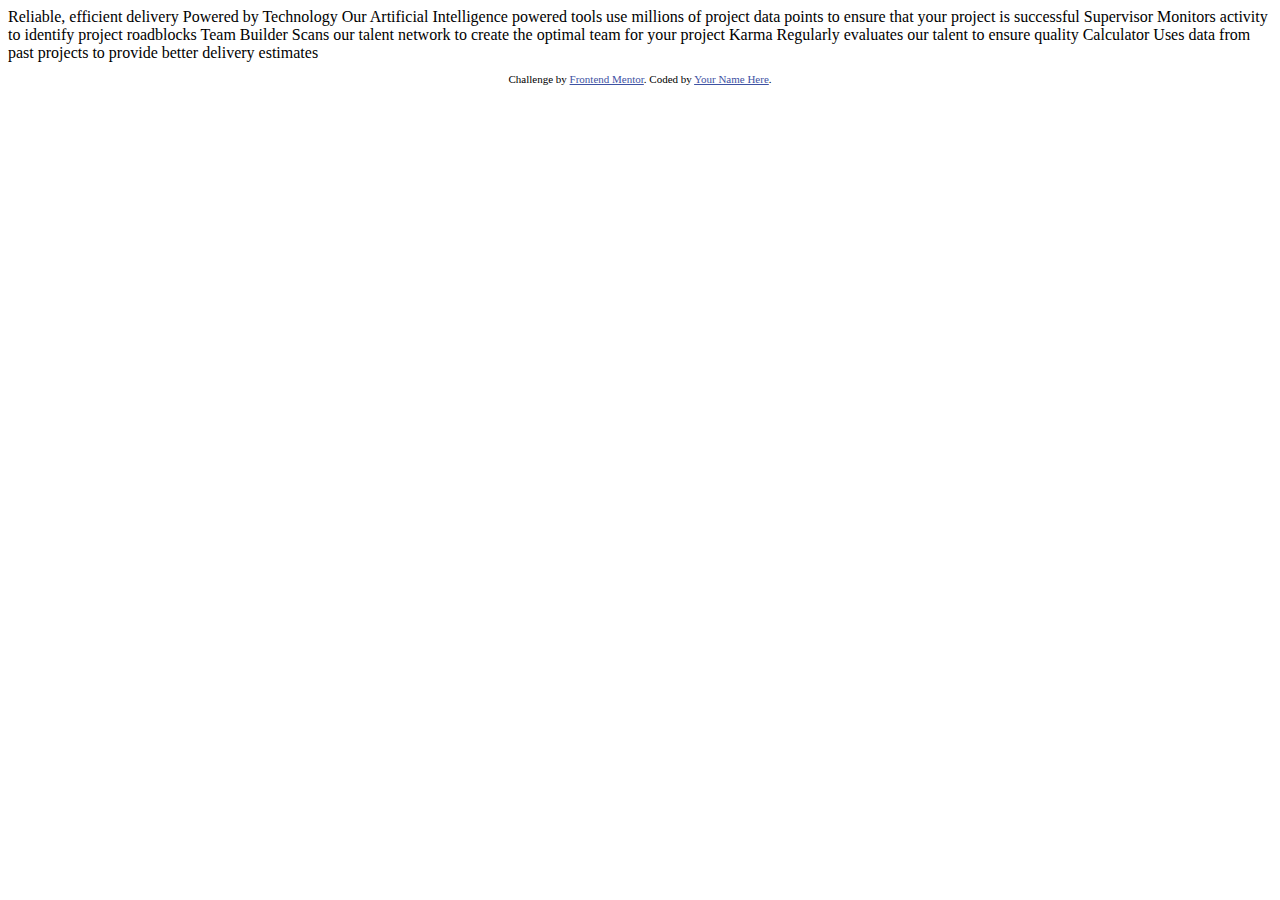
==== Newbie/four-card-feature-section-master/index.html @ fbd31fd0 "first commit" ====
<!DOCTYPE html>
<html lang="en">
<head>
  <meta charset="UTF-8">
  <meta name="viewport" content="width=device-width, initial-scale=1.0"> <!-- displays site properly based on user's device -->

  <link rel="icon" type="image/png" sizes="32x32" href="./images/favicon-32x32.png">
  
  <title>Frontend Mentor | Four card feature section</title>

  <!-- Feel free to remove these styles or customise in your own stylesheet 👍 -->
  <style>
    .attribution { font-size: 11px; text-align: center; }
    .attribution a { color: hsl(228, 45%, 44%); }
  </style>
</head>
<body>
  
  Reliable, efficient delivery
  Powered by Technology

  Our Artificial Intelligence powered tools use millions of project data points 
  to ensure that your project is successful

  Supervisor
  Monitors activity to identify project roadblocks

  Team Builder
  Scans our talent network to create the optimal team for your project

  Karma
  Regularly evaluates our talent to ensure quality

  Calculator
  Uses data from past projects to provide better delivery estimates

  
  <footer>
    <p class="attribution">
      Challenge by <a href="https://www.frontendmentor.io?ref=challenge" target="_blank">Frontend Mentor</a>. 
      Coded by <a href="#">Your Name Here</a>.
    </p>
  </footer>
</body>
</html>
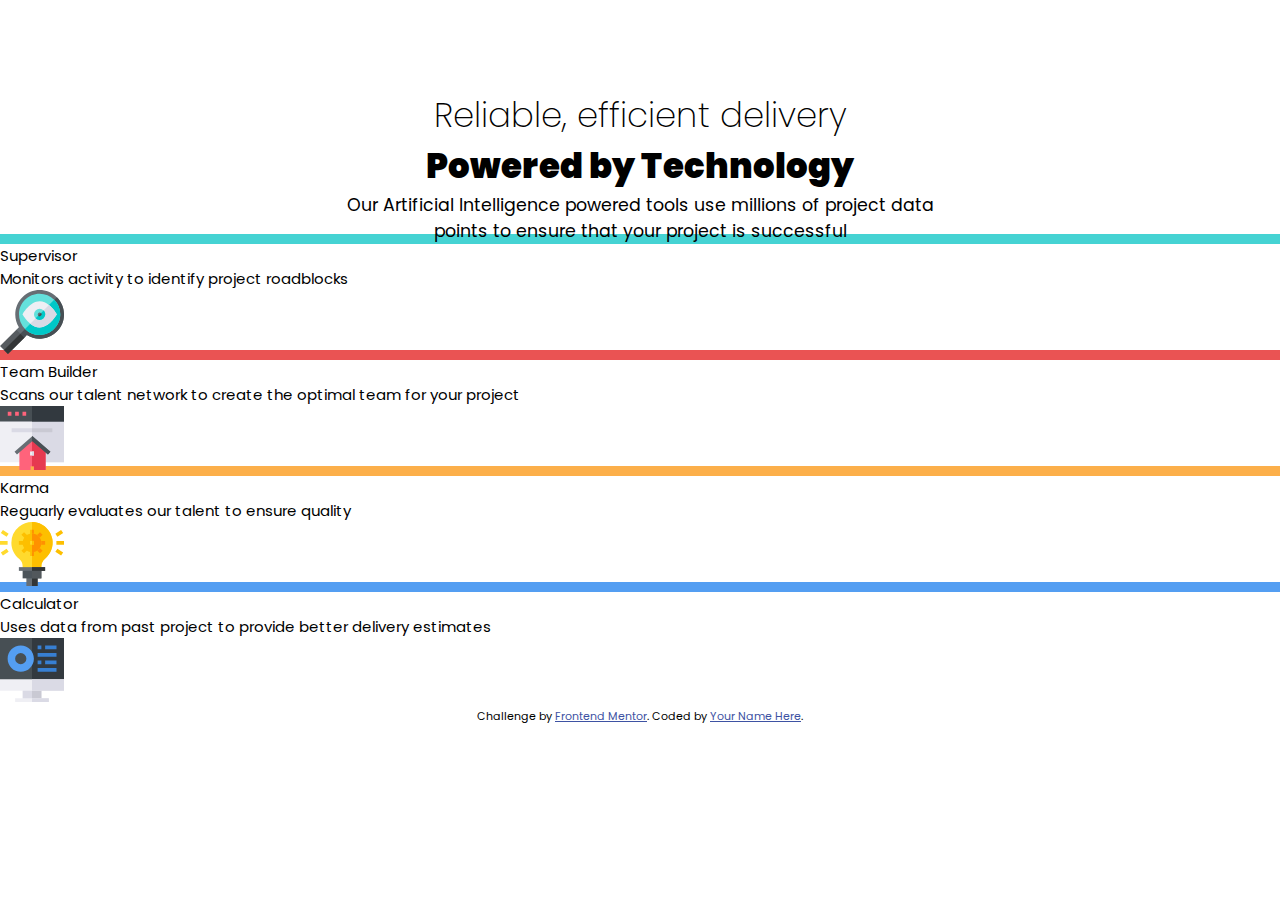
==== commit be20a1fb: "finished index.html" ====
--- a/Newbie/four-card-feature-section-master/index.html
+++ b/Newbie/four-card-feature-section-master/index.html
@@ -3,9 +3,9 @@
 <head>
   <meta charset="UTF-8">
   <meta name="viewport" content="width=device-width, initial-scale=1.0"> <!-- displays site properly based on user's device -->
-
+  <link rel="stylesheet" href="style.css">
   <link rel="icon" type="image/png" sizes="32x32" href="./images/favicon-32x32.png">
-  
+  <link href="https://fonts.googleapis.com/css?family=Poppins&display=swap" rel="stylesheet">
   <title>Frontend Mentor | Four card feature section</title>
 
   <!-- Feel free to remove these styles or customise in your own stylesheet 👍 -->
@@ -15,26 +15,64 @@
   </style>
 </head>
 <body>
-  
-  Reliable, efficient delivery
-  Powered by Technology
+  <header>
+    <h1>
+      Reliable, efficient delivery
+    </h1>
+    <h2>
+      <Strong>
+        Powered by Technology
+      </Strong>
+    </h2>
+    <p>  
+      Our Artificial Intelligence powered tools 
+      use millions of project data points to 
+      ensure that your project is successful
+    </p>
+  </header>
 
-  Our Artificial Intelligence powered tools use millions of project data points 
-  to ensure that your project is successful
-
-  Supervisor
-  Monitors activity to identify project roadblocks
-
-  Team Builder
-  Scans our talent network to create the optimal team for your project
-
-  Karma
-  Regularly evaluates our talent to ensure quality
-
-  Calculator
-  Uses data from past projects to provide better delivery estimates
-
-  
+<div class="container">
+  <div class="column">
+    <div class="card green">
+      <div class="card-header">Supervisor</div>
+      <div class="card-body">Monitors activity to identify project roadblocks</div>
+      <div class="card-icon">
+        <img src="./images/icon-supervisor.svg" alt="A Magnifying Glass">
+      </div>
+    </div>
+  </div>
+  <div class="column">
+    <div class="card red">
+      <div class="card-header">Team Builder</div>
+      <div class="card-body">
+        Scans our talent network to create the optimal team for your project
+      </div>
+      <div class="card-icon">
+        <img src="./images/icon-team-builder.svg" alt="A house and a browser window">
+      </div>
+    </div>
+    <div class="card yellow">
+      <div class="card-header">Karma</div>
+      <div class="card-body">
+        Reguarly evaluates our talent to ensure quality
+      </div>
+      <div class="card-icon">
+        <img src="./images/icon-karma.svg" alt="A illuminated light bulb">
+      </div>
+    </div>
+  </div>
+  <div class="column">
+    <div class="card blue">
+      <div class="card-header ">Calculator</div>
+      <div class="card-body">
+        Uses data from past project to provide better delivery estimates
+      </div>
+      <div class="card-icon">
+        <img src="./images/icon-calculator.svg" alt="A Computer Screen mostly blue">
+      </div>
+    </div>
+  </div>
+</div>
   <footer>
     <p class="attribution">
       Challenge by <a href="https://www.frontendmentor.io?ref=challenge" target="_blank">Frontend Mentor</a>. 
--- a/Newbie/four-card-feature-section-master/style.css
+++ b/Newbie/four-card-feature-section-master/style.css
@@ -0,0 +1,80 @@
+:root{
+    /*Sizes for media queries*/
+    --mobile:375px;
+    --desktop:1440px;
+    /*Colors*/
+    /*Primary*/
+    --red:hsl(0,78%,62%);
+    --cyan:hsl(180,62%,55%);
+    --orange:hsl(34,97%,64%);
+    --blue:hsl(212,86%,64%);
+    /*Neutral*/
+    --very-dark-blue:hsl(234,12%,34%);
+    --grayish-blue:hsl(229,6%,66%);
+    --very-light-gray:hsl(0,0%,98%);
+    /*shadow-length*/
+    --box-shadow-length:-4px;
+    --light-gray-shadow:0px 3px 20px 0px var(--grayish-blue);
+    --shadow: 0px 7px 20px 2px rgba(221,229,237,1),var(--light-gray-shadow);
+
+    /* Responsive Fonts*/
+    --font-13:calc(8px + (13 - 8) * ((100vw - 350px)/(1440 - 350)));
+    --font-15:calc(10px + (15 - 10) * ((100vw - 350px)/(1440 - 350)));
+    --font-16:calc(11px  + (16 - 11 ) * ((100vw - 350px)/(1440 - 350)));
+    --font-18:calc(14px   + (18 - 14 )  * ((100vw - 350px)/(1440 - 350)));
+    --font-20:calc(16px  + (20 - 16 ) * ((100vw - 350px)/(1440 - 350)));
+    --font-36:calc(22px  + (36 - 22 ) * ((100vw - 350px)/(1440 - 350)));
+}
+
+*{
+    margin:0;
+    padding:0;
+
+}
+html{
+    font-family: "Poppins" , serif;
+    font-size:15px;
+    text-align: center;
+}
+
+header{
+    padding: 10vmin 0 0 0;
+}
+
+header h1,h2{
+    font-size: var(--font-36) ;
+}
+header h1{
+    font-weight: 200;
+}
+header h2{
+    font-weight: 600;
+}
+header p {
+    font-size: var(--font-18);
+    padding: 0 26vw;
+}
+
+.card{
+    text-align: left;
+
+}
+.card.green{
+    box-shadow: var(--cyan) 0px -10px;
+}
+.card.red{
+    box-shadow: var(--red) 0px -10px;
+}
+.card.yellow{
+    box-shadow: var(--orange) 0px -10px;
+}
+.card.blue{
+    box-shadow: var(--blue) 0px -10px;
+}
+
+
+@media screen and (max-width:375px){
+    header p {
+        padding:5vw 8vw;
+    }
+}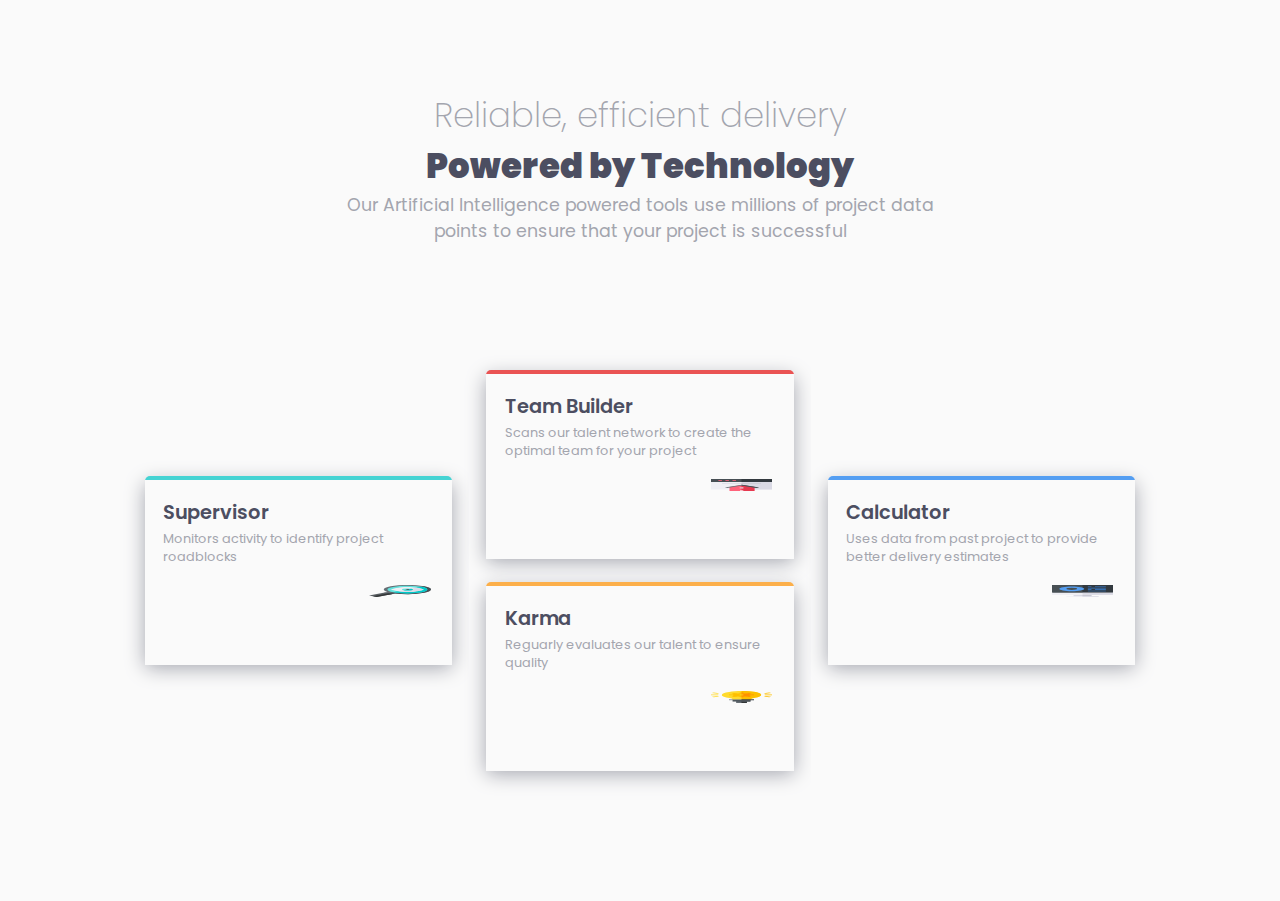
==== commit 6e85c525: "Four Card Completed" ====
--- a/Newbie/four-card-feature-section-master/index.html
+++ b/Newbie/four-card-feature-section-master/index.html
@@ -5,7 +5,7 @@
   <meta name="viewport" content="width=device-width, initial-scale=1.0"> <!-- displays site properly based on user's device -->
   <link rel="stylesheet" href="style.css">
   <link rel="icon" type="image/png" sizes="32x32" href="./images/favicon-32x32.png">
-  <link href="https://fonts.googleapis.com/css?family=Poppins&display=swap" rel="stylesheet">
+  <link href="https://fonts.googleapis.com/css?family=Poppins:200,400,600&display=swap" rel="stylesheet">
   <title>Frontend Mentor | Four card feature section</title>
 
   <!-- Feel free to remove these styles or customise in your own stylesheet 👍 -->
@@ -30,8 +30,7 @@
       ensure that your project is successful
     </p>
   </header>
-
-<div class="container">
+  <div class="container">
   <div class="column">
     <div class="card green">
       <div class="card-header">Supervisor</div>
@@ -72,12 +71,12 @@
       </div>
     </div>
   </div>
-</div>
-  <footer>
+  </div>
+  <!-- <footer>
     <p class="attribution">
       Challenge by <a href="https://www.frontendmentor.io?ref=challenge" target="_blank">Frontend Mentor</a>. 
       Coded by <a href="#">Your Name Here</a>.
     </p>
-  </footer>
+  </footer> -->
 </body>
 </html>--- a/Newbie/four-card-feature-section-master/style.css
+++ b/Newbie/four-card-feature-section-master/style.css
@@ -2,12 +2,12 @@
     /*Sizes for media queries*/
     --mobile:375px;
     --desktop:1440px;
-    /*Colors*/
     /*Primary*/
     --red:hsl(0,78%,62%);
     --cyan:hsl(180,62%,55%);
     --orange:hsl(34,97%,64%);
     --blue:hsl(212,86%,64%);
+    --color:var(--red);
     /*Neutral*/
     --very-dark-blue:hsl(234,12%,34%);
     --grayish-blue:hsl(229,6%,66%);
@@ -18,10 +18,10 @@
     --shadow: 0px 7px 20px 2px rgba(221,229,237,1),var(--light-gray-shadow);
 
     /* Responsive Fonts*/
-    --font-13:calc(8px + (13 - 8) * ((100vw - 350px)/(1440 - 350)));
-    --font-15:calc(10px + (15 - 10) * ((100vw - 350px)/(1440 - 350)));
+    --font-13:calc(12px  + (13 - 12 ) * ((100vw - 350px)/(1440 - 350)));
+    --font-15:calc(10px  + (15 - 10 ) * ((100vw - 350px)/(1440 - 350)));
     --font-16:calc(11px  + (16 - 11 ) * ((100vw - 350px)/(1440 - 350)));
-    --font-18:calc(14px   + (18 - 14 )  * ((100vw - 350px)/(1440 - 350)));
+    --font-18:calc(14px  + (18 - 14 ) * ((100vw - 350px)/(1440 - 350)));
     --font-20:calc(16px  + (20 - 16 ) * ((100vw - 350px)/(1440 - 350)));
     --font-36:calc(22px  + (36 - 22 ) * ((100vw - 350px)/(1440 - 350)));
 }
@@ -29,52 +29,123 @@
 *{
     margin:0;
     padding:0;
+    background-color: var(--very-light-gray);
 
 }
+
+/* Element styling*/
 html{
     font-family: "Poppins" , serif;
     font-size:15px;
     text-align: center;
 }
-
+body{
+    display:flex;
+    flex-direction: column;
+    justify-content: center;
+    align-items: center;
+    width:100%;
+}
 header{
-    padding: 10vmin 0 0 0;
+    padding: 10vmin 0 3vmin 0;
 }
-
 header h1,h2{
     font-size: var(--font-36) ;
 }
 header h1{
+    color:var(--grayish-blue);
     font-weight: 200;
 }
 header h2{
+    color:var(--very-dark-blue);
     font-weight: 600;
 }
 header p {
+    color:var(--grayish-blue);
     font-size: var(--font-18);
     padding: 0 26vw;
 }
 
-.card{
-    text-align: left;
+/* Container Styles*/
+.container{
+    display: flex;
+    justify-content: center;
+    width:80vw;
+    height:70vh;
 
 }
-.card.green{
-    box-shadow: var(--cyan) 0px -10px;
-}
-.card.red{
-    box-shadow: var(--red) 0px -10px;
-}
-.card.yellow{
-    box-shadow: var(--orange) 0px -10px;
-}
-.card.blue{
-    box-shadow: var(--blue) 0px -10px;
+.column{
+    display: flex;
+    flex-direction: column;
+    justify-content: center;
+    align-items: center;
+    height:100%;
+    width:100%;
 }
 
+/* CARD STYLES */
+.card{
+    display: flex;
+    flex-direction:column;
+    justify-content: space-evenly;
+    text-align: left;
+    width:90%;
+    border-radius: 5px;
+    margin-bottom:8%;
+    box-shadow: var(--color)    0px var(--box-shadow-length),var(--light-gray-shadow);
+}
+.card-header{
+    color:var(--very-dark-blue);
+    padding: 6% 0 0 6%;
+    font-size:var(--font-20);
+    font-weight: 600;
+}
+.card-body{
+    color:var(--grayish-blue);
+    padding:1% 1% 0 6%;
+    font-weight: 400;
+    font-size: var(--font-13);
+}
+.card-icon{
+    width:100%;
 
-@media screen and (max-width:375px){
+    display:flex;
+    align-content:flex-end;
+    justify-content: flex-end;
+    padding: 6% 0 6% 0;
+}
+.card-icon img{
+    margin-right:7%;
+    width:20%;
+    height:20%;
+}
+
+/* Color Variable Change Classes*/
+.green{
+--color:var(--cyan);
+}
+.red{
+--color:var(--red);
+}
+.yellow{
+--color:var(--orange);
+}
+.blue{
+--color:var(--blue);
+}
+
+/* Media Query for mobile layouts*/
+@media screen and (max-width:680px){
     header p {
-        padding:5vw 8vw;
+        padding:5vw 10vw;
     }
+    .container{
+        flex-direction: column;
+        width:70vw;
+        height:100%;
+    }
+    .card{
+        width:100%;
+    }
+    
 }